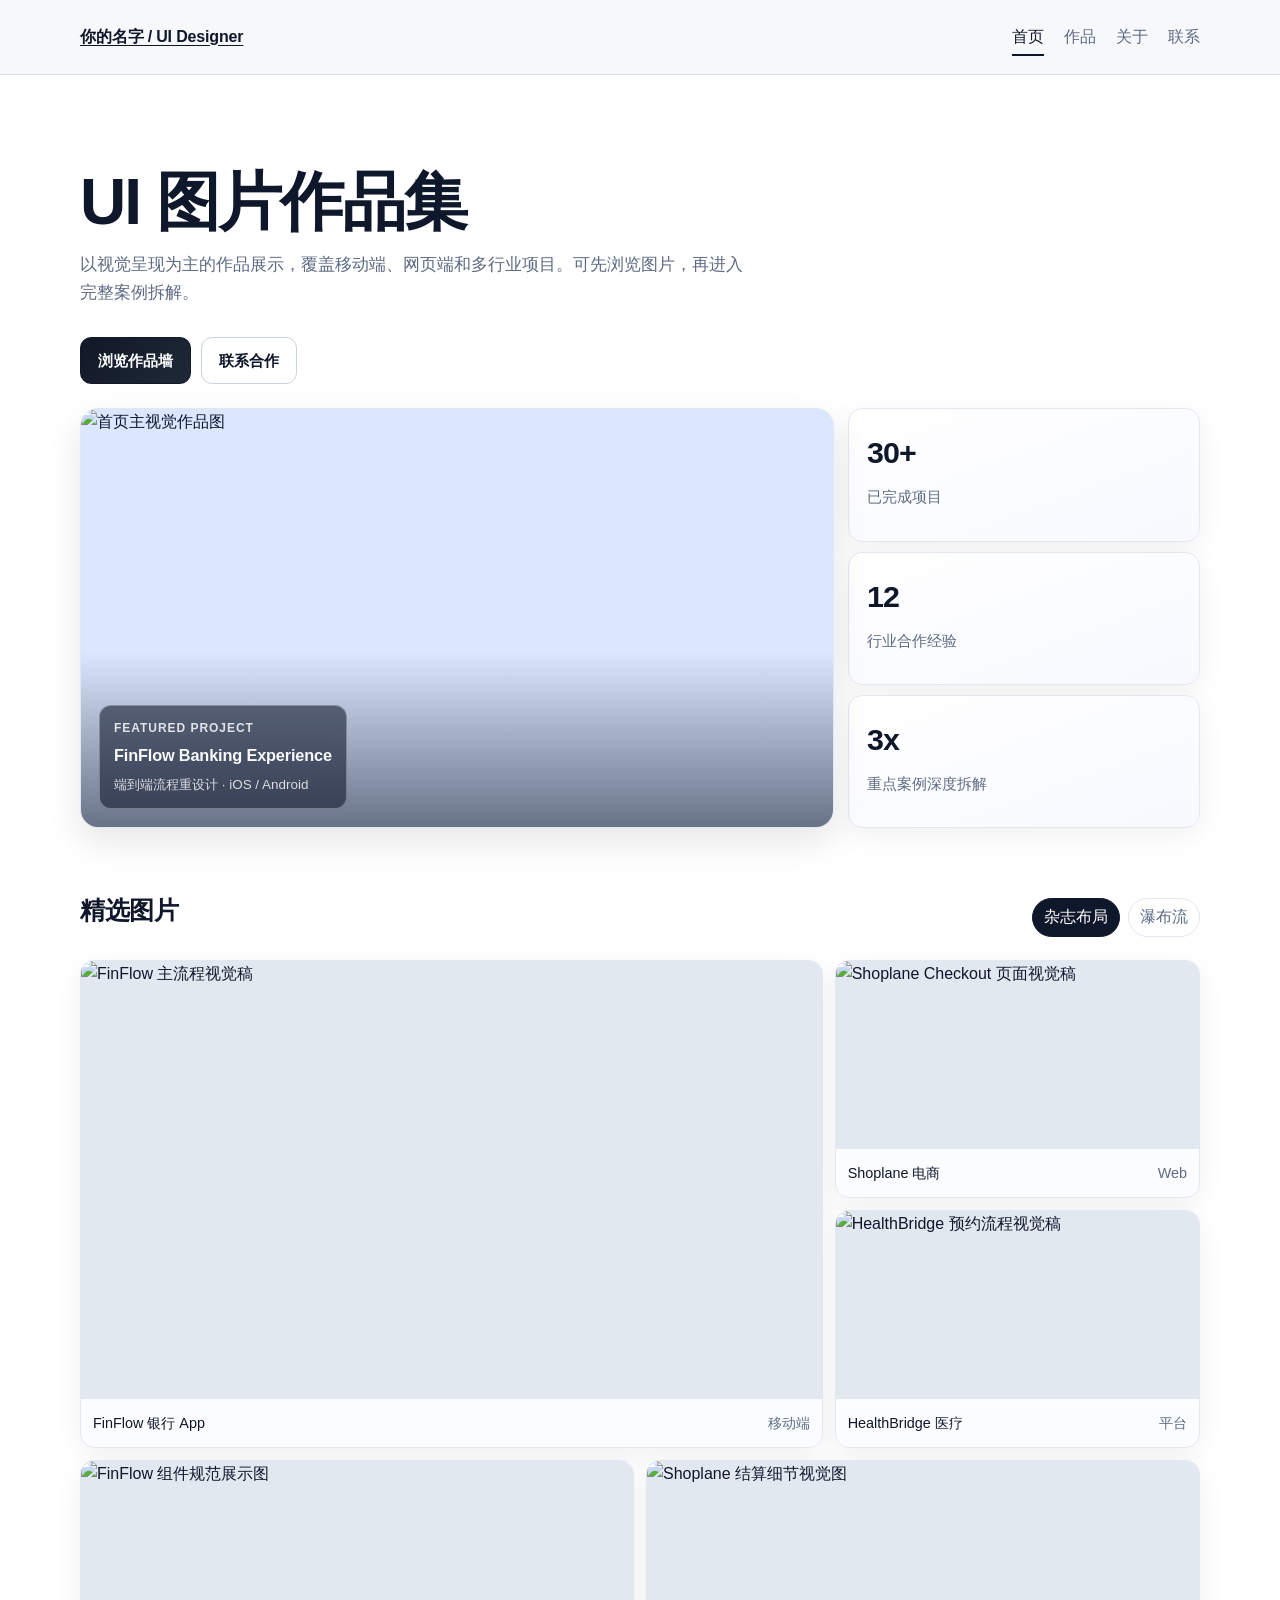
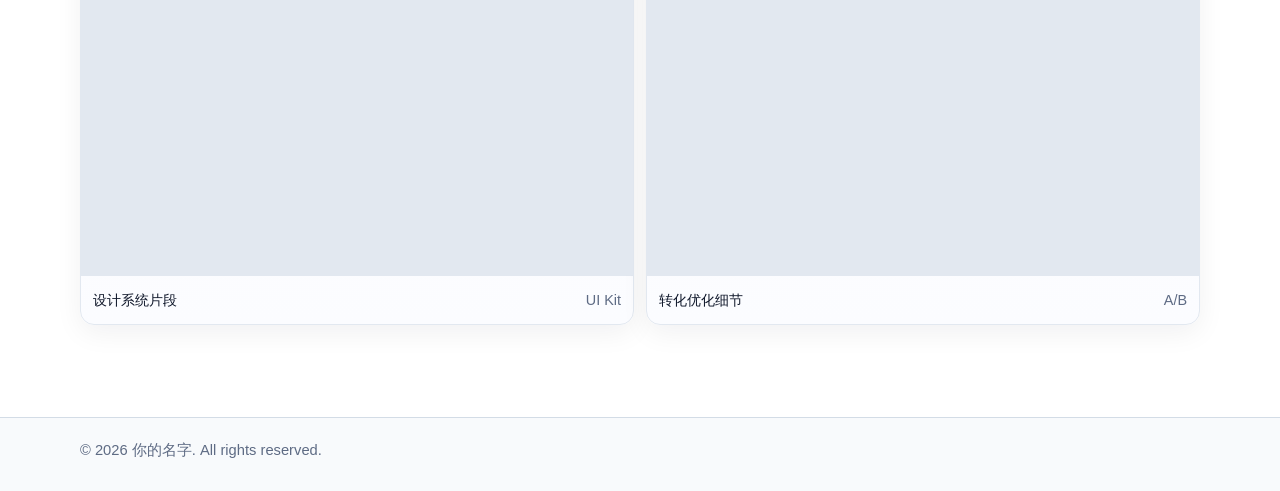
==== index.html @ f01fd4af "gao-ui" ====
<!doctype html>
<html lang="zh-CN">
  <head>
    <meta charset="UTF-8" />
    <meta name="viewport" content="width=device-width, initial-scale=1.0" />
    <title>你的名字 | UI 设计作品集</title>
    <meta
      name="description"
      content="UI 设计师个人网站，展示移动端与网页端设计案例，聚焦转化与可用性提升。"
    />
    <meta property="og:title" content="你的名字 | UI 设计作品集" />
    <meta
      property="og:description"
      content="查看 3 个核心案例：银行产品重设计、电商结算优化、医疗预约体验升级。"
    />
    <meta property="og:type" content="website" />
    <link rel="stylesheet" href="styles.css" />
  </head>
  <body>
    <header class="site-header">
      <div class="container nav-wrap">
        <a class="brand" href="index.html">你的名字 / UI Designer</a>
        <nav class="nav" aria-label="主导航">
          <a aria-current="page" href="index.html">首页</a>
          <a href="works.html">作品</a>
          <a href="about.html">关于</a>
          <a href="contact.html">联系</a>
        </nav>
      </div>
    </header>

    <main class="container">
      <section class="hero hero-compact">
        <h1>UI 图片作品集</h1>
        <p>
          以视觉呈现为主的作品展示，覆盖移动端、网页端和多行业项目。可先浏览图片，再进入完整案例拆解。
        </p>
        <div class="cta-row">
          <a class="btn primary" href="works.html">浏览作品墙</a>
          <a class="btn" href="contact.html">联系合作</a>
        </div>
      </section>

      <section class="kv-showcase" aria-label="首页主视觉">
        <div class="kv-main">
          <img
            class="photo-media"
            src="https://picsum.photos/id/26/1800/1100"
            data-asset="finflow/kv-main"
            alt="首页主视觉作品图"
            loading="eager"
            decoding="async"
          />
          <div class="kv-overlay-card">
            <strong>Featured Project</strong>
            <span>FinFlow Banking Experience</span>
            <small>端到端流程重设计 · iOS / Android</small>
          </div>
        </div>
        <div class="kv-side">
          <article class="kv-metric">
            <strong>30+</strong>
            <span>已完成项目</span>
          </article>
          <article class="kv-metric">
            <strong>12</strong>
            <span>行业合作经验</span>
          </article>
          <article class="kv-metric">
            <strong>3x</strong>
            <span>重点案例深度拆解</span>
          </article>
        </div>
      </section>

      <section class="section">
        <div class="gallery-intro">
          <h2>精选图片</h2>
          <div class="gallery-controls" data-layout-group="home">
            <button class="layout-btn active" type="button" data-home-layout="magazine" aria-pressed="true">
              杂志布局
            </button>
            <button class="layout-btn" type="button" data-home-layout="masonry" aria-pressed="false">
              瀑布流
            </button>
          </div>
        </div>
        <div class="photo-wall photo-wall-home" data-home-wall>
          <a class="photo-tile large" href="case-finflow.html">
            <div class="photo-frame">
              <img
                class="photo-media"
                src="https://picsum.photos/id/0/1600/1000"
                data-asset="finflow/home-cover"
                alt="FinFlow 主流程视觉稿"
                loading="lazy"
                decoding="async"
              />
            </div>
            <div class="photo-caption"><span>FinFlow 银行 App</span><span>移动端</span></div>
          </a>
          <a class="photo-tile medium" href="case-shoplane.html">
            <div class="photo-frame">
              <img
                class="photo-media"
                src="https://picsum.photos/id/20/1200/900"
                data-asset="shoplane/home-cover"
                alt="Shoplane Checkout 页面视觉稿"
                loading="lazy"
                decoding="async"
              />
            </div>
            <div class="photo-caption"><span>Shoplane 电商</span><span>Web</span></div>
          </a>
          <a class="photo-tile small" href="case-healthbridge.html">
            <div class="photo-frame">
              <img
                class="photo-media"
                src="https://picsum.photos/id/96/1200/900"
                data-asset="healthbridge/home-cover"
                alt="HealthBridge 预约流程视觉稿"
                loading="lazy"
                decoding="async"
              />
            </div>
            <div class="photo-caption"><span>HealthBridge 医疗</span><span>平台</span></div>
          </a>
          <a class="photo-tile medium" href="case-finflow.html">
            <div class="photo-frame">
              <img
                class="photo-media"
                src="https://picsum.photos/id/48/1200/900"
                data-asset="finflow/home-system"
                alt="FinFlow 组件规范展示图"
                loading="lazy"
                decoding="async"
              />
            </div>
            <div class="photo-caption"><span>设计系统片段</span><span>UI Kit</span></div>
          </a>
          <a class="photo-tile small" href="case-shoplane.html">
            <div class="photo-frame">
              <img
                class="photo-media"
                src="https://picsum.photos/id/60/1200/900"
                data-asset="shoplane/home-detail"
                alt="Shoplane 结算细节视觉图"
                loading="lazy"
                decoding="async"
              />
            </div>
            <div class="photo-caption"><span>转化优化细节</span><span>A/B</span></div>
          </a>
        </div>
      </section>
    </main>

    <footer class="site-footer">
      <div class="container">© <span data-year></span> 你的名字. All rights reserved.</div>
    </footer>
    <script src="script.js"></script>
  </body>
</html>
---- styles.css ----
:root {
  --bg: #ffffff;
  --surface: #ffffff;
  --surface-soft: #fbfcff;
  --text: #0f172a;
  --muted: #5e6b84;
  --line: #e2e8f0;
  --line-strong: #cbd5e1;
  --accent: #111827;
  --accent-soft: #eef2ff;
  --accent-invert: #ffffff;
  --shadow-soft: 0 8px 28px rgba(15, 23, 42, 0.06);
  --shadow-hover: 0 14px 34px rgba(15, 23, 42, 0.1);
}

* {
  box-sizing: border-box;
}

html,
body {
  margin: 0;
  padding: 0;
  background: var(--bg);
  color: var(--text);
  font-family: "Inter", -apple-system, BlinkMacSystemFont, "Segoe UI", Roboto, sans-serif;
  line-height: 1.68;
  -webkit-font-smoothing: antialiased;
  text-rendering: optimizeLegibility;
}

a {
  color: inherit;
  text-underline-offset: 0.2em;
}

.container {
  width: min(1120px, 92%);
  margin: 0 auto;
}

.site-header {
  position: sticky;
  top: 0;
  z-index: 20;
  background: rgba(246, 247, 251, 0.82);
  border-bottom: 1px solid rgba(203, 213, 225, 0.65);
  backdrop-filter: saturate(130%) blur(10px);
}

.nav-wrap {
  display: flex;
  align-items: center;
  justify-content: space-between;
  min-height: 74px;
}

.brand {
  font-weight: 700;
  letter-spacing: -0.01em;
}

.nav {
  display: flex;
  gap: 20px;
  flex-wrap: wrap;
}

.nav a {
  position: relative;
  color: var(--muted);
  text-decoration: none;
  font-weight: 500;
  transition: color 0.2s ease;
}

.nav a::after {
  content: "";
  position: absolute;
  left: 0;
  bottom: -6px;
  width: 100%;
  height: 2px;
  background: var(--text);
  transform: scaleX(0);
  transform-origin: left;
  transition: transform 0.22s ease;
}

.nav a:hover {
  color: var(--text);
}

.nav a:hover::after,
.nav a[aria-current="page"]::after {
  transform: scaleX(1);
}

.nav a[aria-current="page"] {
  color: var(--text);
}

.hero {
  padding: 94px 0 58px;
}

.hero h1 {
  margin: 0 0 14px;
  font-size: clamp(2.3rem, 5.2vw, 4rem);
  line-height: 1.06;
  letter-spacing: -0.03em;
  max-width: 12ch;
}

.hero p {
  margin: 0;
  max-width: 72ch;
  color: var(--muted);
  font-size: 1.04rem;
}

.cta-row {
  margin-top: 30px;
  display: flex;
  gap: 10px;
  flex-wrap: wrap;
}

.btn {
  display: inline-flex;
  align-items: center;
  justify-content: center;
  border: 1px solid var(--line-strong);
  border-radius: 11px;
  background: var(--surface);
  color: var(--text);
  padding: 10px 17px;
  font-size: 0.95rem;
  font-weight: 600;
  text-decoration: none;
  transition: all 0.22s ease;
}

.btn:hover {
  text-decoration: none;
  transform: translateY(-1px);
  box-shadow: var(--shadow-soft);
}

.btn.primary {
  background: linear-gradient(135deg, #111827, #1f2937);
  border-color: #111827;
  color: var(--accent-invert);
}

.btn.primary:hover {
  box-shadow: 0 12px 26px rgba(17, 24, 39, 0.24);
}

.section {
  padding: 34px 0 50px;
}

.section h2 {
  margin: 0 0 12px;
  font-size: 1.56rem;
  letter-spacing: -0.02em;
}

.section-intro {
  margin: 0 0 24px;
  color: var(--muted);
}

.grid {
  display: grid;
  grid-template-columns: repeat(3, minmax(0, 1fr));
  gap: 16px;
}

.card,
.panel,
.kpi,
.work-shot,
.photo-tile {
  border: 1px solid var(--line);
  border-radius: 14px;
  background: linear-gradient(180deg, var(--surface), var(--surface-soft));
  box-shadow: var(--shadow-soft);
}

.card {
  padding: 20px;
  transition: transform 0.22s ease, box-shadow 0.22s ease, border-color 0.22s ease;
}

.card:hover {
  transform: translateY(-2px);
  border-color: var(--line-strong);
  box-shadow: var(--shadow-hover);
}

.card h3 {
  margin: 0 0 8px;
  font-size: 1.02rem;
  line-height: 1.35;
}

.card p {
  margin: 0;
  color: var(--muted);
  font-size: 0.95rem;
}

.meta {
  display: flex;
  flex-wrap: wrap;
  gap: 10px;
  margin-top: 12px;
  color: var(--muted);
  font-size: 0.88rem;
}

.pill {
  border: 1px solid var(--line);
  border-radius: 999px;
  padding: 3px 10px;
  background: #f8fafc;
  color: #334155;
}

.case-header {
  padding: 80px 0 20px;
}

.case-kpis {
  display: grid;
  grid-template-columns: repeat(3, minmax(0, 1fr));
  gap: 12px;
}

.kpi {
  padding: 16px;
}

.kpi strong {
  display: block;
  margin-bottom: 2px;
  font-size: 1.35rem;
  letter-spacing: -0.02em;
}

.two-col {
  display: grid;
  grid-template-columns: 2fr 1fr;
  gap: 18px;
}

.panel {
  padding: 20px;
}

.panel h2,
.panel h3 {
  margin-top: 0;
  letter-spacing: -0.01em;
}

.panel p:last-child {
  margin-bottom: 0;
}

.site-footer {
  margin-top: 42px;
  border-top: 1px solid rgba(203, 213, 225, 0.8);
  background: rgba(248, 250, 252, 0.9);
}

.site-footer .container {
  padding: 20px 0 28px;
  color: var(--muted);
  font-size: 0.92rem;
}

.contact-list {
  display: grid;
  gap: 10px;
  margin: 18px 0;
}

.contact-list a {
  padding: 8px 10px;
  border: 1px solid var(--line);
  border-radius: 10px;
  text-decoration: none;
  background: var(--surface);
  transition: all 0.2s ease;
}

.contact-list a:hover {
  border-color: var(--line-strong);
  transform: translateX(2px);
}

form {
  display: grid;
  gap: 10px;
}

label {
  font-size: 0.88rem;
  color: #334155;
  font-weight: 600;
}

input,
textarea {
  width: 100%;
  padding: 11px 12px;
  border: 1px solid var(--line-strong);
  border-radius: 10px;
  background: #ffffff;
  color: var(--text);
  font: inherit;
  transition: border-color 0.2s ease, box-shadow 0.2s ease;
}

input:focus,
textarea:focus {
  outline: none;
  border-color: #6366f1;
  box-shadow: 0 0 0 4px rgba(99, 102, 241, 0.15);
}

textarea {
  min-height: 140px;
  resize: vertical;
}

.hero-compact {
  padding-bottom: 24px;
}

.kv-showcase {
  display: grid;
  grid-template-columns: 1.5fr 0.7fr;
  gap: 14px;
  margin: 0 0 28px;
}

.kv-main {
  position: relative;
  min-height: 420px;
  border: 1px solid var(--line);
  border-radius: 18px;
  overflow: hidden;
  box-shadow: var(--shadow-hover);
  background: #dbe7ff;
}

.kv-main::after {
  content: "";
  position: absolute;
  inset: auto 0 0;
  height: 42%;
  background: linear-gradient(to top, rgba(15, 23, 42, 0.56), rgba(15, 23, 42, 0));
  pointer-events: none;
}

.kv-main .photo-media {
  width: 100%;
  height: 100%;
}

.kv-overlay-card {
  position: absolute;
  left: 18px;
  bottom: 18px;
  z-index: 2;
  display: grid;
  gap: 4px;
  padding: 12px 14px;
  border: 1px solid rgba(255, 255, 255, 0.3);
  border-radius: 12px;
  background: rgba(15, 23, 42, 0.58);
  color: #f8fafc;
  backdrop-filter: blur(6px);
}

.kv-overlay-card strong {
  font-size: 0.75rem;
  letter-spacing: 0.08em;
  text-transform: uppercase;
  opacity: 0.86;
}

.kv-overlay-card span {
  font-size: 1.02rem;
  font-weight: 600;
  letter-spacing: -0.01em;
}

.kv-overlay-card small {
  font-size: 0.84rem;
  opacity: 0.84;
}

.kv-side {
  display: grid;
  gap: 10px;
}

.kv-metric {
  padding: 18px;
  border: 1px solid var(--line);
  border-radius: 14px;
  background: linear-gradient(160deg, #ffffff, #f7f9ff);
  box-shadow: var(--shadow-soft);
}

.kv-metric strong {
  display: block;
  margin-bottom: 6px;
  font-size: 1.9rem;
  letter-spacing: -0.03em;
}

.kv-metric span {
  color: var(--muted);
  font-size: 0.92rem;
}

.about-hero {
  display: grid;
  grid-template-columns: 1.5fr 0.8fr;
  gap: 14px;
}

.about-hero-main,
.about-hero-side {
  border: 1px solid var(--line);
  border-radius: 16px;
  background: linear-gradient(180deg, #ffffff, #f8fbff);
  box-shadow: var(--shadow-soft);
}

.about-hero-main {
  padding: 26px;
}

.about-hero-main h1 {
  margin-bottom: 10px;
}

.about-tags {
  margin-top: 18px;
  display: flex;
  gap: 8px;
  flex-wrap: wrap;
}

.about-tag {
  padding: 5px 10px;
  border-radius: 999px;
  border: 1px solid var(--line);
  background: #ffffff;
  font-size: 0.82rem;
  color: #334155;
}

.about-hero-side {
  padding: 12px;
  display: grid;
  gap: 8px;
}

.about-stat {
  border: 1px solid var(--line);
  border-radius: 12px;
  background: #ffffff;
  padding: 14px;
}

.about-stat strong {
  display: block;
  font-size: 1.42rem;
  letter-spacing: -0.02em;
}

.about-stat span {
  color: var(--muted);
  font-size: 0.88rem;
}

.about-process {
  margin: 16px 0 0;
  padding: 0;
  list-style: none;
  display: grid;
  gap: 8px;
}

.about-process li {
  display: flex;
  align-items: center;
  gap: 10px;
  padding: 9px 10px;
  border: 1px solid var(--line);
  border-radius: 10px;
  background: #ffffff;
}

.about-process li span {
  width: 34px;
  height: 24px;
  border-radius: 999px;
  border: 1px solid var(--line-strong);
  display: inline-flex;
  align-items: center;
  justify-content: center;
  font-size: 0.72rem;
  color: var(--muted);
}

.about-card-list {
  display: grid;
  gap: 10px;
}

.about-card-item {
  border: 1px solid var(--line);
  border-radius: 12px;
  padding: 12px;
  background: #ffffff;
}

.about-card-item h3 {
  margin: 0 0 6px;
  font-size: 0.96rem;
}

.about-card-item p {
  margin: 0;
  color: var(--muted);
  font-size: 0.9rem;
}

.gallery-intro {
  display: flex;
  justify-content: space-between;
  align-items: center;
  gap: 16px;
  margin-bottom: 16px;
  flex-wrap: wrap;
}

.gallery-intro p {
  margin: 0;
  color: var(--muted);
}

.gallery-controls {
  display: inline-flex;
  gap: 8px;
  align-items: center;
}

.layout-btn {
  border: 1px solid var(--line);
  border-radius: 999px;
  padding: 5px 11px;
  font-size: 0.84rem;
  color: var(--muted);
  background: #fff;
  cursor: pointer;
  font: inherit;
  transition: all 0.2s ease;
}

.layout-btn:hover {
  border-color: var(--line-strong);
  color: var(--text);
}

.layout-btn.active {
  color: #ffffff;
  background: #0f172a;
  border-color: #0f172a;
}

.photo-wall {
  display: grid;
  grid-template-columns: repeat(12, minmax(0, 1fr));
  gap: 12px;
}

.photo-wall-home {
  --home-top-row: 238px;
  grid-template-areas:
    "hero hero hero hero hero hero hero hero sideTop sideTop sideTop sideTop"
    "hero hero hero hero hero hero hero hero sideMid sideMid sideMid sideMid"
    "bottomLeft bottomLeft bottomLeft bottomLeft bottomLeft bottomLeft bottomRight bottomRight bottomRight bottomRight bottomRight bottomRight";
  grid-template-rows: var(--home-top-row) var(--home-top-row) auto;
  align-items: stretch;
}

.photo-wall-home .photo-tile:nth-child(1) {
  grid-area: hero;
}

.photo-wall-home .photo-tile:nth-child(2) {
  grid-area: sideTop;
}

.photo-wall-home .photo-tile:nth-child(3) {
  grid-area: sideMid;
}

.photo-wall-home .photo-tile:nth-child(4) {
  grid-area: bottomLeft;
}

.photo-wall-home .photo-tile:nth-child(5) {
  grid-area: bottomRight;
}

.photo-wall-home .photo-frame {
  min-height: 0;
  height: 100%;
}

.photo-wall-home .photo-tile {
  display: grid;
  grid-template-rows: 1fr auto;
  height: 100%;
}

.photo-wall-home .photo-tile:nth-child(4) .photo-frame,
.photo-wall-home .photo-tile:nth-child(5) .photo-frame {
  aspect-ratio: 4 / 3;
  height: auto;
}

.photo-wall-home.home-layout-masonry {
  display: block;
  column-count: 3;
  column-gap: 12px;
}

.photo-wall-home.home-layout-masonry .photo-tile {
  display: block;
  break-inside: avoid;
  margin-bottom: 12px;
  height: auto;
}

.photo-wall-home.home-layout-masonry .photo-tile:nth-child(n) {
  grid-column: auto;
  grid-row: auto;
}

.photo-wall-home.home-layout-masonry .photo-frame,
.photo-wall-home.home-layout-masonry .photo-tile.large .photo-frame,
.photo-wall-home.home-layout-masonry .photo-tile.medium .photo-frame,
.photo-wall-home.home-layout-masonry .photo-tile.small .photo-frame {
  min-height: 280px;
}

.photo-tile {
  overflow: hidden;
  text-decoration: none;
  color: var(--text);
  transition: transform 0.24s ease, box-shadow 0.24s ease;
}

.photo-tile:hover {
  transform: translateY(-2px);
  box-shadow: var(--shadow-hover);
}

.photo-tile.large {
  grid-column: span 8;
}

.photo-tile.medium {
  grid-column: span 4;
}

.photo-tile.small {
  grid-column: span 4;
}

.photo-frame {
  min-height: 180px;
  position: relative;
  overflow: hidden;
  background: #e2e8f0;
}

.photo-media {
  width: 100%;
  height: 100%;
  display: block;
  object-fit: cover;
  transition: transform 0.3s ease;
  cursor: zoom-in;
}

.photo-tile:hover .photo-media,
.work-shot:hover .photo-media {
  transform: scale(1.04);
}

.photo-tile.large .photo-frame {
  min-height: 380px;
}

.photo-tile.medium .photo-frame {
  min-height: 230px;
}

.photo-wall-home .photo-tile.large .photo-frame,
.photo-wall-home .photo-tile.medium .photo-frame,
.photo-wall-home .photo-tile.small .photo-frame {
  min-height: 100%;
}

.photo-caption {
  width: 100%;
  display: flex;
  justify-content: space-between;
  gap: 12px;
  padding: 12px;
  font-size: 0.9rem;
  border-top: 1px solid var(--line);
}

.photo-caption span:last-child {
  color: var(--muted);
}

.filters {
  display: flex;
  gap: 8px;
  flex-wrap: wrap;
  margin: 0 0 18px;
}

.filter-tag {
  border: 1px solid var(--line);
  border-radius: 999px;
  padding: 5px 11px;
  font-size: 0.86rem;
  color: var(--muted);
  background: #fff;
  cursor: pointer;
  font: inherit;
  transition: all 0.2s ease;
}

.filter-tag:hover {
  border-color: var(--line-strong);
  color: var(--text);
}

.filter-tag.active {
  color: #ffffff;
  background: #0f172a;
  border-color: #0f172a;
}

.masonry {
  column-count: 3;
  column-gap: 14px;
}

.work-shot {
  display: block;
  break-inside: avoid;
  margin-bottom: 14px;
  overflow: hidden;
  background: #fbfdff;
  transition: transform 0.24s ease, box-shadow 0.24s ease;
}

.work-shot:hover {
  transform: translateY(-2px);
  box-shadow: var(--shadow-hover);
}

.work-shot .photo-frame {
  min-height: var(--shot-height, 280px);
}

.work-shot .photo-media {
  height: var(--shot-height, 280px);
}

.work-shot figcaption {
  display: flex;
  justify-content: space-between;
  gap: 8px;
  padding: 10px 12px;
  font-size: 0.84rem;
  color: var(--muted);
  border-top: 1px solid var(--line);
}

.case-gallery {
  display: grid;
  grid-template-columns: 2fr 1fr;
  gap: 12px;
  margin: 20px 0 14px;
}

.case-gallery .work-shot {
  margin: 0;
}

.case-gallery-stack {
  display: grid;
  gap: 12px;
}

.section-title-row {
  display: flex;
  justify-content: space-between;
  align-items: baseline;
  gap: 12px;
  margin-bottom: 12px;
}

.section-title-row p {
  margin: 0;
  color: var(--muted);
  font-size: 0.92rem;
}

.work-shot[hidden] {
  display: none;
}

.lightbox {
  position: fixed;
  inset: 0;
  z-index: 100;
  display: none;
  align-items: center;
  justify-content: center;
  padding: 20px;
  background: rgba(2, 6, 23, 0.85);
  backdrop-filter: blur(3px);
}

.lightbox.open {
  display: flex;
}

.lightbox img {
  max-width: min(1240px, 95vw);
  max-height: 88vh;
  border-radius: 12px;
  box-shadow: 0 24px 60px rgba(2, 6, 23, 0.5);
  background: #ffffff;
}

.lightbox button {
  position: absolute;
  top: 16px;
  right: 16px;
  border: 1px solid rgba(255, 255, 255, 0.35);
  border-radius: 10px;
  background: rgba(2, 6, 23, 0.4);
  color: #ffffff;
  padding: 8px 11px;
  cursor: pointer;
}

@media (max-width: 900px) {
  .grid {
    grid-template-columns: repeat(2, minmax(0, 1fr));
  }

  .two-col {
    grid-template-columns: 1fr;
  }

  .photo-tile.large,
  .photo-tile.medium,
  .photo-tile.small {
    grid-column: span 6;
  }

  .photo-wall-home {
    --home-top-row: 216px;
    grid-template-areas:
      "hero hero hero hero hero hero sideTop sideTop sideTop sideTop sideTop sideTop"
      "hero hero hero hero hero hero sideMid sideMid sideMid sideMid sideMid sideMid"
      "bottomLeft bottomLeft bottomLeft bottomLeft bottomLeft bottomLeft bottomRight bottomRight bottomRight bottomRight bottomRight bottomRight";
  }

  .photo-wall-home.home-layout-masonry {
    column-count: 2;
  }

  .photo-wall-home.home-layout-masonry .photo-frame,
  .photo-wall-home.home-layout-masonry .photo-tile.large .photo-frame,
  .photo-wall-home.home-layout-masonry .photo-tile.medium .photo-frame,
  .photo-wall-home.home-layout-masonry .photo-tile.small .photo-frame {
    min-height: 250px;
  }

  .masonry {
    column-count: 2;
  }

  .case-gallery {
    grid-template-columns: 1fr;
  }

  .kv-showcase {
    grid-template-columns: 1fr;
  }

  .kv-main {
    min-height: 360px;
  }

  .kv-side {
    grid-template-columns: repeat(3, minmax(0, 1fr));
  }

  .about-hero {
    grid-template-columns: 1fr;
  }

  .about-hero-side {
    grid-template-columns: repeat(3, minmax(0, 1fr));
  }
}

@media (max-width: 640px) {
  .nav-wrap {
    align-items: flex-start;
    flex-direction: column;
    gap: 10px;
    padding: 12px 0;
  }

  .hero {
    padding-top: 62px;
  }

  .grid,
  .case-kpis {
    grid-template-columns: 1fr;
  }

  .photo-tile.large,
  .photo-tile.medium,
  .photo-tile.small {
    grid-column: span 12;
  }

  .photo-wall-home {
    grid-template-areas:
      "hero hero hero hero hero hero hero hero hero hero hero hero"
      "sideTop sideTop sideTop sideTop sideTop sideTop sideTop sideTop sideTop sideTop sideTop sideTop"
      "sideMid sideMid sideMid sideMid sideMid sideMid sideMid sideMid sideMid sideMid sideMid sideMid"
      "bottomLeft bottomLeft bottomLeft bottomLeft bottomLeft bottomLeft bottomLeft bottomLeft bottomLeft bottomLeft bottomLeft bottomLeft"
      "bottomRight bottomRight bottomRight bottomRight bottomRight bottomRight bottomRight bottomRight bottomRight bottomRight bottomRight bottomRight";
    grid-template-rows: auto;
  }

  .photo-wall-home .photo-tile {
    height: auto;
  }

  .photo-wall-home.home-layout-masonry {
    column-count: 1;
  }

  .photo-wall-home.home-layout-masonry .photo-frame,
  .photo-wall-home.home-layout-masonry .photo-tile.large .photo-frame,
  .photo-wall-home.home-layout-masonry .photo-tile.medium .photo-frame,
  .photo-wall-home.home-layout-masonry .photo-tile.small .photo-frame {
    min-height: 240px;
  }

  .masonry {
    column-count: 1;
  }

  .kv-main {
    min-height: 300px;
  }

  .kv-side {
    grid-template-columns: 1fr;
  }

  .gallery-controls {
    width: 100%;
  }

  .about-hero-main {
    padding: 18px;
  }

  .about-hero-side {
    grid-template-columns: 1fr;
  }
}
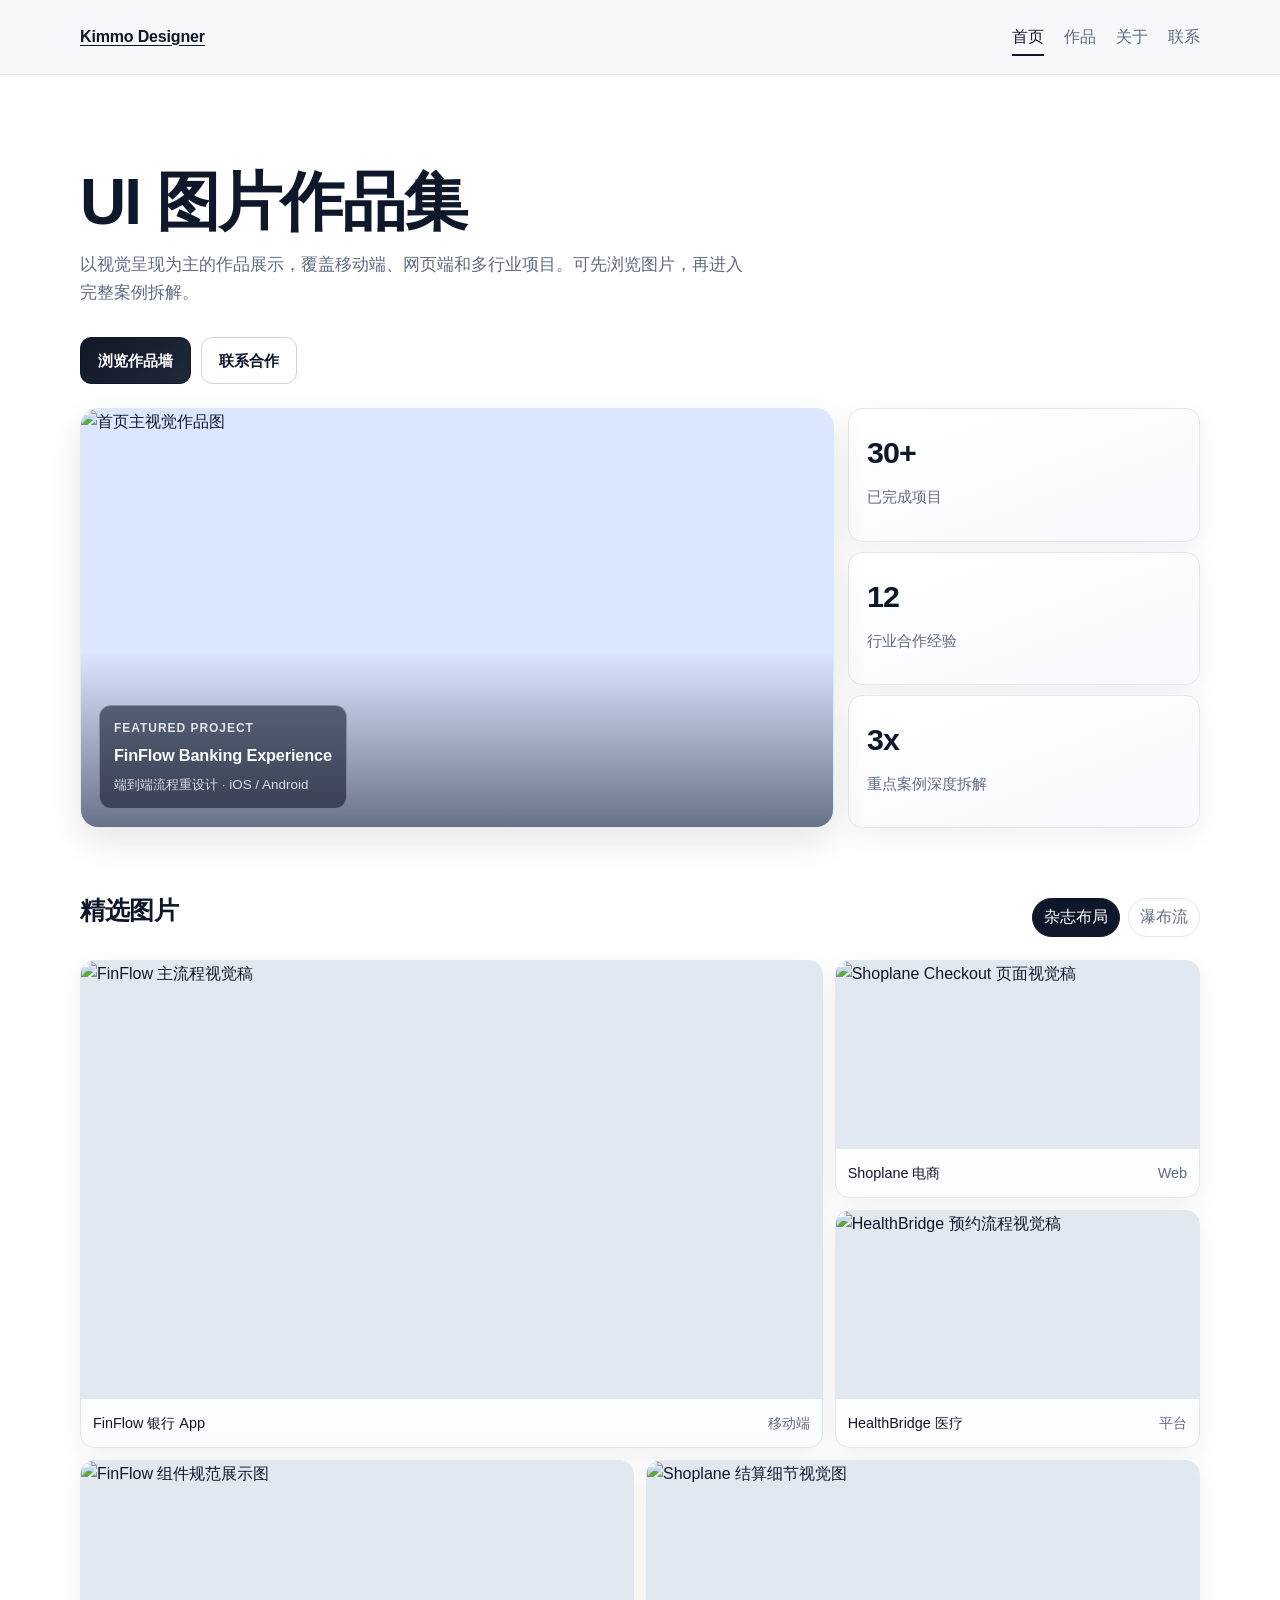
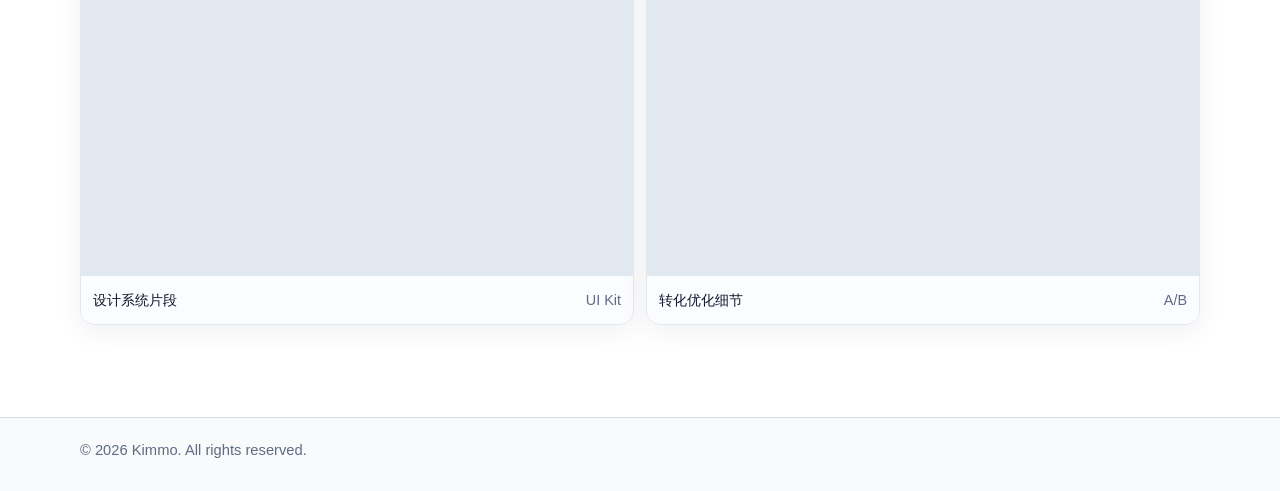
==== commit 51b44356: "GAOK-UI" ====
--- a/index.html
+++ b/index.html
@@ -3,12 +3,12 @@
   <head>
     <meta charset="UTF-8" />
     <meta name="viewport" content="width=device-width, initial-scale=1.0" />
-    <title>你的名字 | UI 设计作品集</title>
+    <title>Kimmo | UI 设计作品集</title>
     <meta
       name="description"
       content="UI 设计师个人网站，展示移动端与网页端设计案例，聚焦转化与可用性提升。"
     />
-    <meta property="og:title" content="你的名字 | UI 设计作品集" />
+    <meta property="og:title" content="Kimmo | UI 设计作品集" />
     <meta
       property="og:description"
       content="查看 3 个核心案例：银行产品重设计、电商结算优化、医疗预约体验升级。"
@@ -19,7 +19,7 @@
   <body>
     <header class="site-header">
       <div class="container nav-wrap">
-        <a class="brand" href="index.html">你的名字 / UI Designer</a>
+        <a class="brand" href="index.html">Kimmo Designer</a>
         <nav class="nav" aria-label="主导航">
           <a aria-current="page" href="index.html">首页</a>
           <a href="works.html">作品</a>
@@ -156,7 +156,7 @@
     </main>
 
     <footer class="site-footer">
-      <div class="container">© <span data-year></span> 你的名字. All rights reserved.</div>
+      <div class="container">© <span data-year></span> Kimmo. All rights reserved.</div>
     </footer>
     <script src="script.js"></script>
   </body>
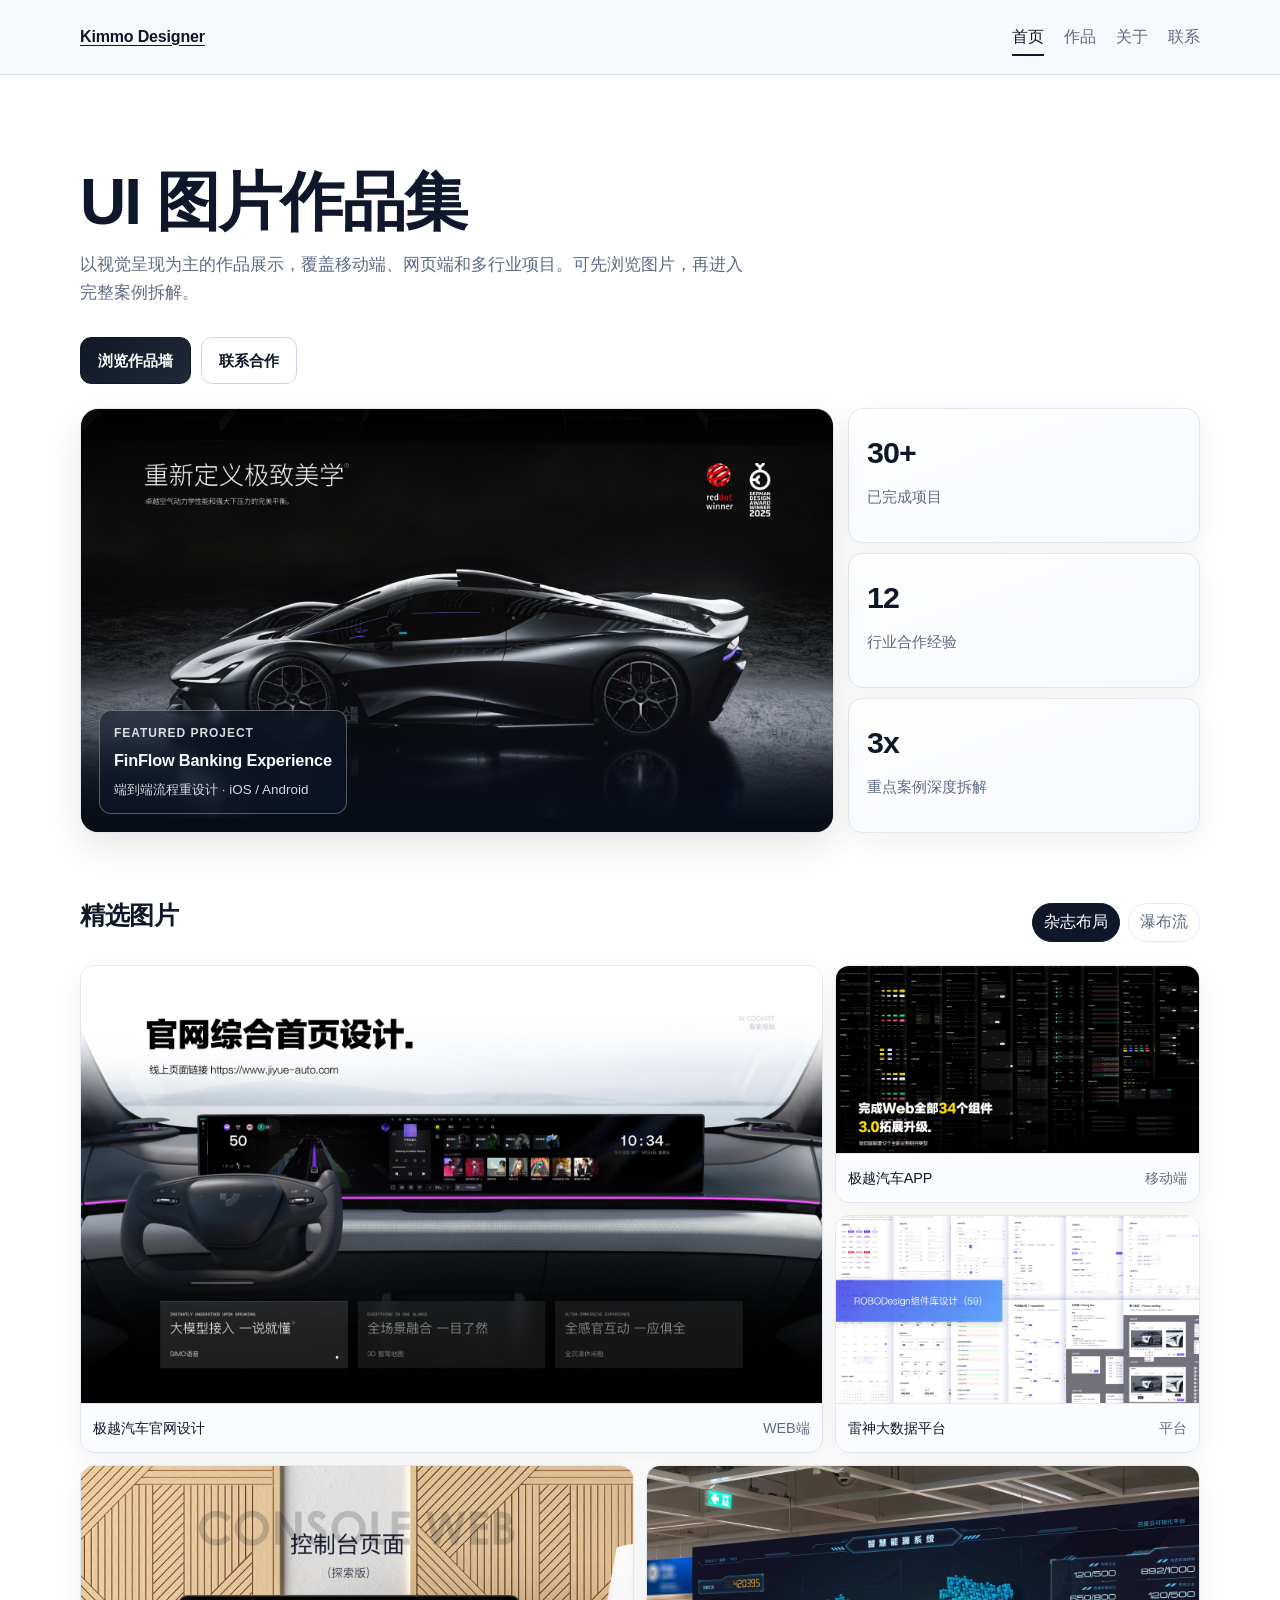
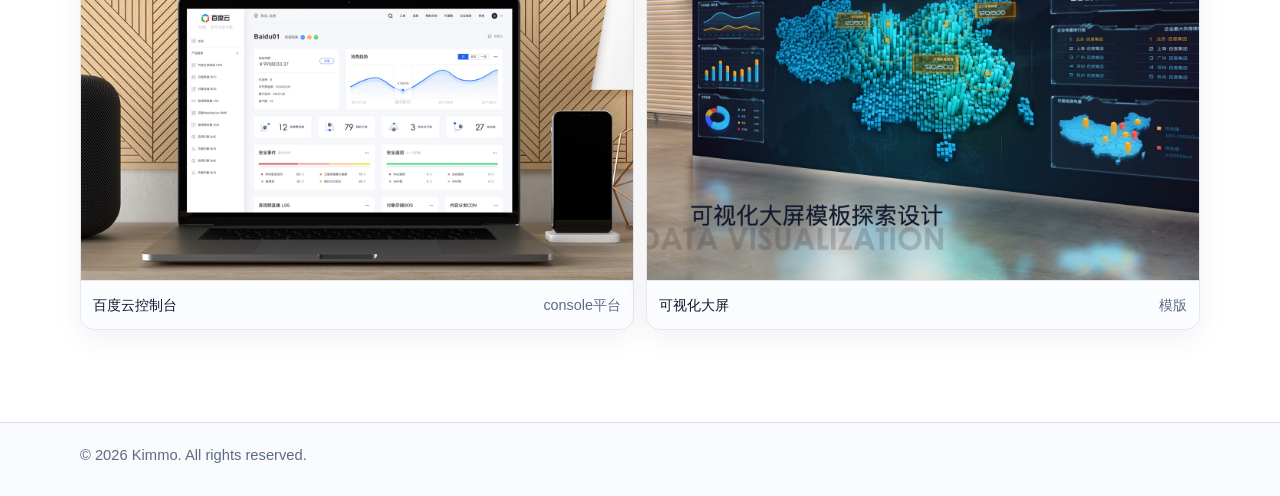
==== commit ff4a756f: "20260528" ====
--- a/index.html
+++ b/index.html
@@ -97,7 +97,7 @@
                 decoding="async"
               />
             </div>
-            <div class="photo-caption"><span>FinFlow 银行 App</span><span>移动端</span></div>
+            <div class="photo-caption"><span>极越汽车官网设计</span><span>WEB端</span></div>
           </a>
           <a class="photo-tile medium" href="case-shoplane.html">
             <div class="photo-frame">
@@ -110,7 +110,7 @@
                 decoding="async"
               />
             </div>
-            <div class="photo-caption"><span>Shoplane 电商</span><span>Web</span></div>
+            <div class="photo-caption"><span>极越汽车APP</span><span>移动端</span></div>
           </a>
           <a class="photo-tile small" href="case-healthbridge.html">
             <div class="photo-frame">
@@ -123,7 +123,7 @@
                 decoding="async"
               />
             </div>
-            <div class="photo-caption"><span>HealthBridge 医疗</span><span>平台</span></div>
+            <div class="photo-caption"><span>雷神大数据平台</span><span>平台</span></div>
           </a>
           <a class="photo-tile medium" href="case-finflow.html">
             <div class="photo-frame">
@@ -136,7 +136,7 @@
                 decoding="async"
               />
             </div>
-            <div class="photo-caption"><span>设计系统片段</span><span>UI Kit</span></div>
+            <div class="photo-caption"><span>百度云控制台</span><span>console平台</span></div>
           </a>
           <a class="photo-tile small" href="case-shoplane.html">
             <div class="photo-frame">
@@ -149,7 +149,7 @@
                 decoding="async"
               />
             </div>
-            <div class="photo-caption"><span>转化优化细节</span><span>A/B</span></div>
+            <div class="photo-caption"><span>可视化大屏</span><span>模版</span></div>
           </a>
         </div>
       </section>
